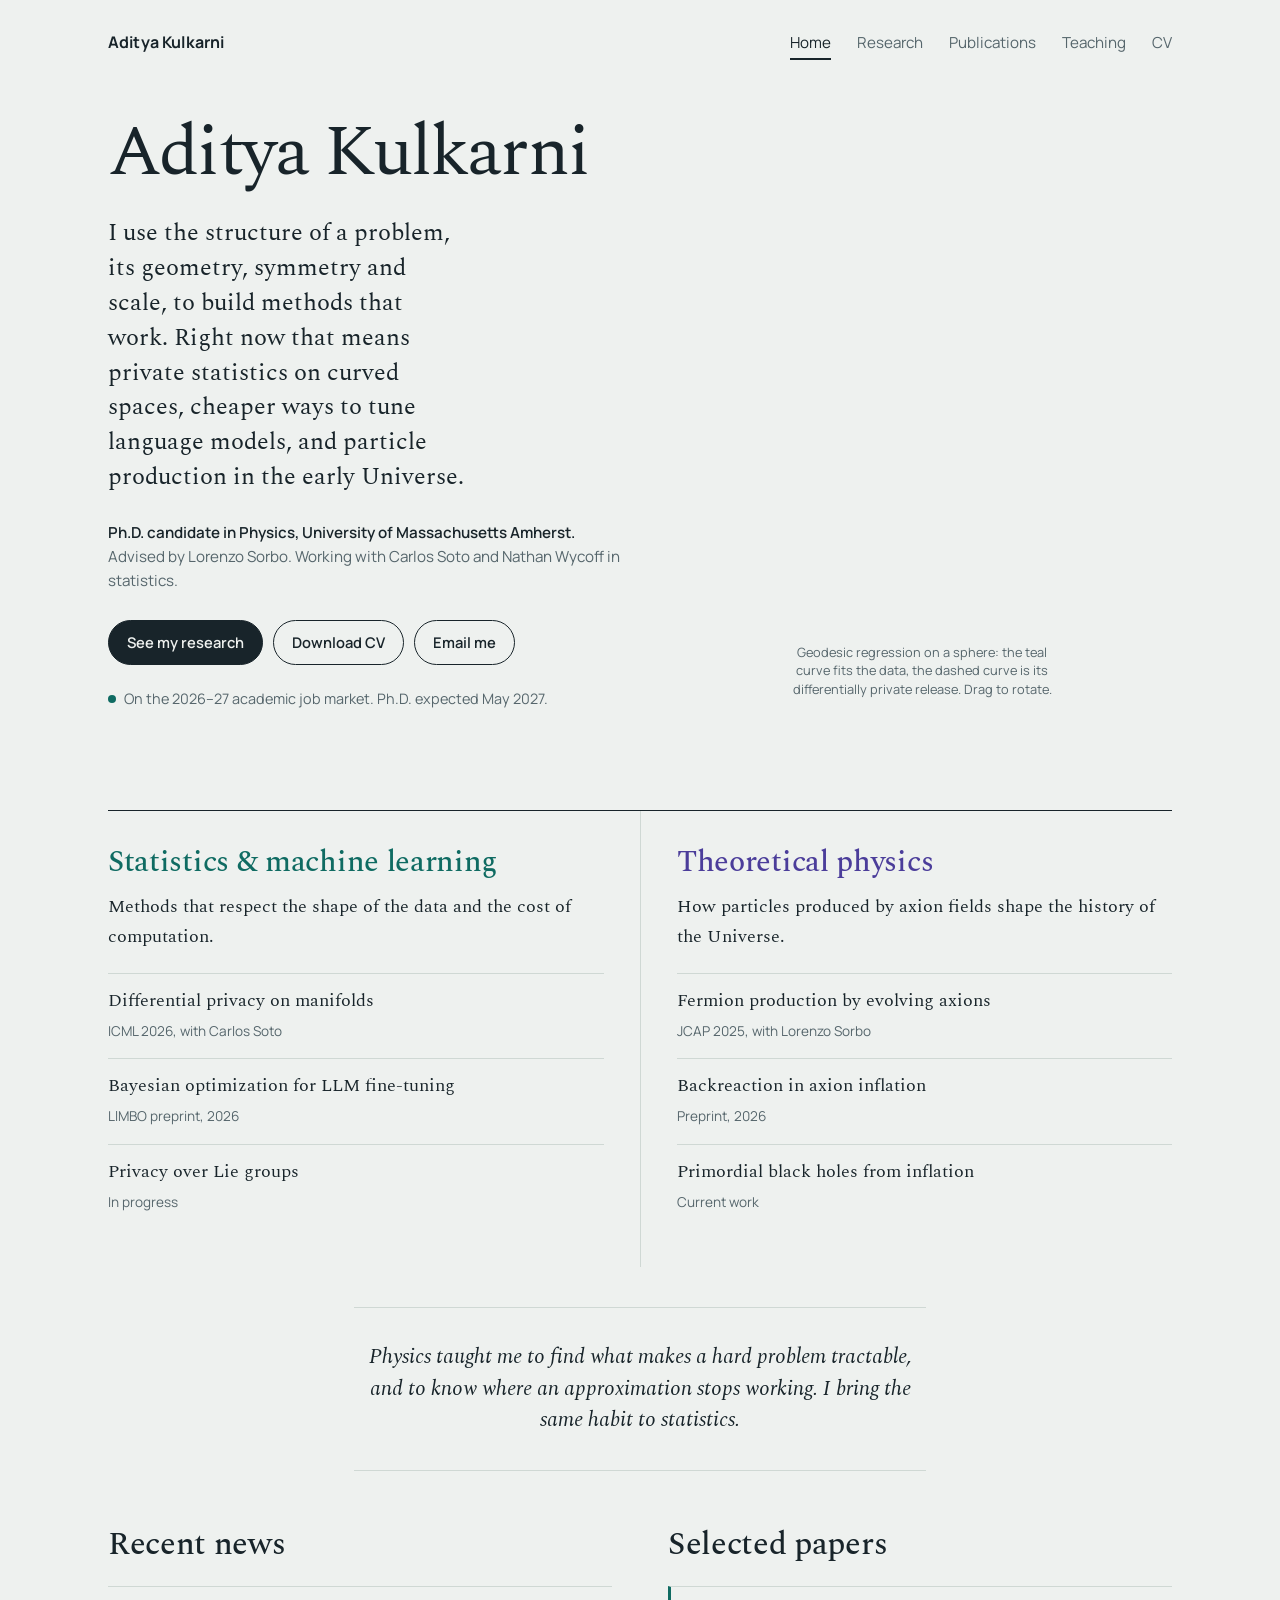
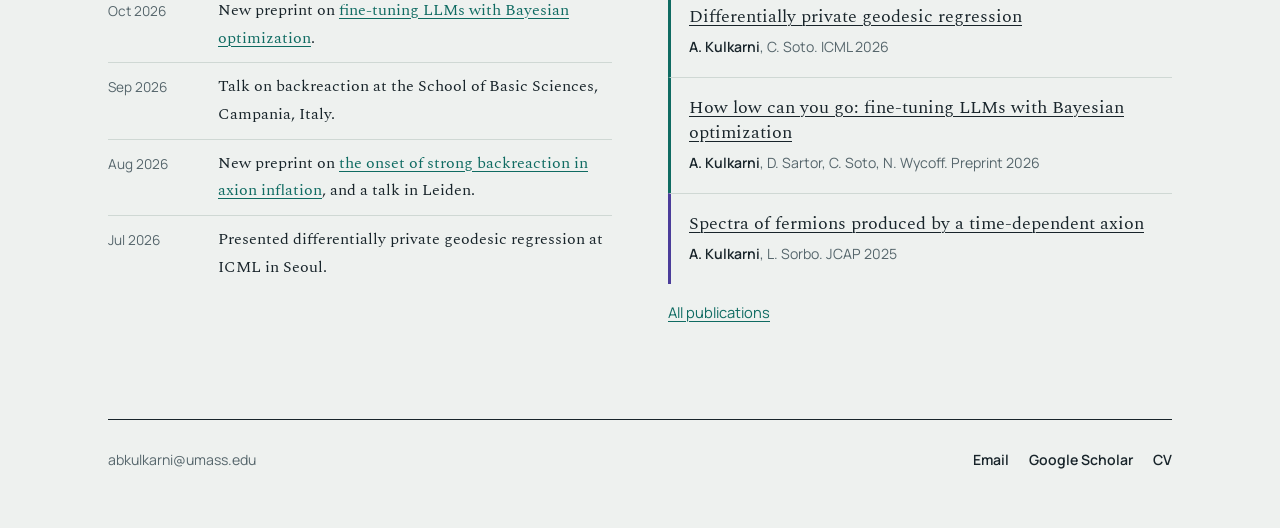
==== index.html @ de949b18 "Add files via upload" ====
<!doctype html>
<html lang="en">
<head>
  <meta charset="utf-8">
  <meta name="viewport" content="width=device-width, initial-scale=1">
  <title>Aditya Kulkarni</title>
  <meta name="description" content="Aditya Kulkarni: differential privacy on manifolds, Bayesian optimization for LLMs, and particle production in the early Universe. Ph.D. candidate at UMass Amherst.">
  <link rel="preconnect" href="https://fonts.googleapis.com">
  <link rel="preconnect" href="https://fonts.gstatic.com" crossorigin>
  <link href="https://fonts.googleapis.com/css2?family=Manrope:wght@400;600;700&family=Spectral:ital,wght@0,400;0,500;1,400&display=swap" rel="stylesheet">
  <link rel="stylesheet" href="style.css">
</head>
<body>
<div class="page">

  <header class="site-head">
    <a class="mark" href="index.html">Aditya Kulkarni</a>
    <nav>
      <a href="index.html" aria-current="page">Home</a>
      <a href="research.html">Research</a>
      <a href="publications.html">Publications</a>
      <a href="teaching.html">Teaching</a>
      <a href="cv.pdf">CV</a>
    </nav>
  </header>

  <main>
    <section class="hero">
      <div>
        <h1>Aditya Kulkarni</h1>
        <p class="lede">I use the structure of a problem, its geometry, symmetry and scale, to build methods that work. Right now that means private statistics on curved spaces, cheaper ways to tune language models, and particle production in the early Universe.</p>
        <p class="who"><strong>Ph.D. candidate in Physics, University of Massachusetts Amherst.</strong><br>
          Advised by Lorenzo Sorbo. Working with Carlos Soto and Nathan Wycoff in statistics.</p>
        <div class="actions">
          <a class="btn solid" href="research.html">See my research</a>
          <a class="btn" href="cv.pdf">Download CV</a>
          <a class="btn" href="mailto:abkulkarni@umass.edu">Email me</a>
        </div>
        <p class="status">On the 2026–27 academic job market. Ph.D. expected May 2027.</p>
      </div>

      <figure class="figure-hero">
        <canvas id="sphere" aria-label="Data points on a sphere with a fitted geodesic curve and its private counterpart"></canvas>
        <figcaption>Geodesic regression on a sphere: the teal curve fits the data, the dashed curve is its differentially private release. Drag to rotate.</figcaption>
      </figure>
    </section>

    <section class="split">
      <div class="direction stat">
        <h2>Statistics &amp; machine learning</h2>
        <p>Methods that respect the shape of the data and the cost of computation.</p>
        <ul>
          <li><a href="research.html#privacy"><span class="t">Differential privacy on manifolds</span><span class="d ui">ICML 2026, with Carlos Soto</span></a></li>
          <li><a href="research.html#llmbo"><span class="t">Bayesian optimization for LLM fine-tuning</span><span class="d ui">LlMBO preprint, 2026</span></a></li>
          <li><a href="research.html#lie"><span class="t">Privacy over Lie groups</span><span class="d ui">In progress</span></a></li>
        </ul>
      </div>
      <div class="direction phys">
        <h2>Theoretical physics</h2>
        <p>How particles produced by axion fields shape the history of the Universe.</p>
        <ul>
          <li><a href="research.html#fermions"><span class="t">Fermion production by evolving axions</span><span class="d ui">JCAP 2025, with Lorenzo Sorbo</span></a></li>
          <li><a href="research.html#backreaction"><span class="t">Backreaction in axion inflation</span><span class="d ui">Preprint, 2026</span></a></li>
          <li><a href="research.html#pbh"><span class="t">Primordial black holes from inflation</span><span class="d ui">Current work</span></a></li>
        </ul>
      </div>
    </section>

    <p class="bridge">Physics taught me to find what makes a hard problem tractable, and to know where an approximation stops working. I bring the same habit to statistics.</p>

    <section class="block two-col">
      <div>
        <h2 class="col-h">Recent news</h2>
        <ul class="news">
          <li><time>Oct 2026</time><span>New preprint on <a href="https://arxiv.org/abs/2610.18504">fine-tuning LLMs with Bayesian optimization</a>.</span></li>
          <li><time>Sep 2026</time><span>Talk on backreaction at the School of Basic Sciences, Campania, Italy.</span></li>
          <li><time>Aug 2026</time><span>New preprint on <a href="https://arxiv.org/abs/2608.29244">the onset of strong backreaction in axion inflation</a>, and a talk in Leiden.</span></li>
          <li><time>Jul 2026</time><span>Presented differentially private geodesic regression at ICML in Seoul.</span></li>
        </ul>
      </div>
      <div>
        <h2 class="col-h">Selected papers</h2>
        <div class="pub">
          <a class="title" href="https://proceedings.mlr.press/v306/kulkarni26b.html">Differentially private geodesic regression</a>
          <span class="meta"><b>A. Kulkarni</b>, C. Soto. ICML 2026</span>
        </div>
        <div class="pub">
          <a class="title" href="https://arxiv.org/abs/2610.18504">How low can you go: fine-tuning LLMs with Bayesian optimization</a>
          <span class="meta"><b>A. Kulkarni</b>, D. Sartor, C. Soto, N. Wycoff. Preprint 2026</span>
        </div>
        <div class="pub phys">
          <a class="title" href="https://doi.org/10.1088/1475-7516/2025/01/039">Spectra of fermions produced by a time-dependent axion</a>
          <span class="meta"><b>A. Kulkarni</b>, L. Sorbo. JCAP 2025</span>
        </div>
        <p class="ui" style="font-size:.92rem;margin-top:16px"><a href="publications.html">All publications</a></p>
      </div>
    </section>
  </main>

  <footer class="site-foot">
    <span>abkulkarni@umass.edu</span>
    <nav>
      <a href="mailto:abkulkarni@umass.edu">Email</a>
      <a href="https://scholar.google.com/citations?user=VPbzASIAAAAJ">Google Scholar</a>
      <a href="cv.pdf">CV</a>
      <!-- <a href="https://github.com/YOUR-USERNAME">GitHub</a> -->
      <!-- <a href="https://www.linkedin.com/in/YOUR-PROFILE">LinkedIn</a> -->
    </nav>
  </footer>

</div>
<script src="sphere.js"></script>
</body>
</html>
---- style.css ----
/* =========================================================
   Colors. Teal = statistics & ML, indigo = physics.
   Change these few values to re-theme the whole site.
   ========================================================= */
:root {
  --paper: #eef1ef;
  --paper-2: #e3e8e5;
  --ink: #18242a;
  --muted: #56666c;
  --line: #cfd8d4;
  --stat: #0f6b62;
  --phys: #4b3d9a;
  --link: #0f6b62;
}
@media (prefers-color-scheme: dark) {
  :root {
    --paper: #0f171b;
    --paper-2: #162227;
    --ink: #e4ebe8;
    --muted: #9aaaae;
    --line: #2a383d;
    --stat: #63c4b6;
    --phys: #a99ff2;
    --link: #63c4b6;
  }
}

/* ===== Base ===== */
* { box-sizing: border-box; }
html { -webkit-text-size-adjust: 100%; }
body {
  margin: 0;
  background: var(--paper);
  color: var(--ink);
  font-family: "Spectral", Georgia, serif;
  font-size: 1.125rem;
  line-height: 1.7;
}
a { color: var(--link); text-decoration-thickness: 1px; text-underline-offset: 3px; }
a:hover { text-decoration-thickness: 2px; }
:focus-visible { outline: 2px solid var(--stat); outline-offset: 3px; border-radius: 2px; }
img, svg, canvas { display: block; max-width: 100%; }
h1, h2, h3 { font-weight: 500; line-height: 1.15; letter-spacing: -0.01em; margin: 0; }
p { margin: 0 0 1em; }
.ui { font-family: "Manrope", system-ui, sans-serif; }

.page { max-width: 1120px; margin: 0 auto; padding: 0 28px; }
.measure { max-width: 66ch; }

/* ===== Header ===== */
.site-head {
  display: flex; align-items: baseline; justify-content: space-between; gap: 24px;
  padding: 28px 0 0;
  font-family: "Manrope", system-ui, sans-serif;
}
.site-head .mark { color: var(--ink); text-decoration: none; font-weight: 700; font-size: 1rem; letter-spacing: 0.01em; }
.site-head nav { display: flex; flex-wrap: wrap; gap: 6px 26px; font-size: .95rem; }
.site-head nav a { color: var(--muted); text-decoration: none; padding: 2px 0; border-bottom: 2px solid transparent; }
.site-head nav a:hover { color: var(--ink); }
.site-head nav a[aria-current="page"] { color: var(--ink); border-bottom-color: var(--ink); }

/* ===== Home hero ===== */
.hero {
  display: grid; grid-template-columns: minmax(0, 1.05fr) minmax(0, 1fr);
  gap: 40px; align-items: center;
  min-height: min(78vh, 720px); padding: 40px 0 24px;
}
.hero h1 { font-size: clamp(2.6rem, 5.6vw, 4.6rem); font-weight: 400; letter-spacing: -0.025em; }
.hero .lede { font-size: clamp(1.25rem, 2vw, 1.5rem); line-height: 1.45; margin: 22px 0 26px; max-width: 30ch; }
.hero .who { font-family: "Manrope", sans-serif; font-size: .95rem; color: var(--muted); line-height: 1.6; margin-bottom: 26px; }
.hero .who strong { color: var(--ink); font-weight: 600; }
.figure-hero { position: relative; width: 100%; max-width: 500px; justify-self: end; margin: 0; }
.figure-hero canvas { width: 100%; aspect-ratio: 1; touch-action: pan-y; cursor: grab; }
.figure-hero canvas:active { cursor: grabbing; }
.figure-hero figcaption {
  margin-top: 4px; text-align: center; margin-inline: auto;
  font-family: "Manrope", sans-serif; font-size: .8rem; color: var(--muted); max-width: 34ch; line-height: 1.45;
}

.actions { display: flex; flex-wrap: wrap; gap: 10px; font-family: "Manrope", sans-serif; font-size: .92rem; }
.btn {
  display: inline-block; padding: 9px 18px; border-radius: 999px; text-decoration: none; font-weight: 600;
  border: 1.5px solid var(--ink); color: var(--ink);
}
.btn.solid { background: var(--ink); color: var(--paper); }
.btn:hover { background: var(--ink); color: var(--paper); }
.status { margin-top: 22px; font-family: "Manrope", sans-serif; font-size: .9rem; color: var(--muted); }
.status::before { content: ""; display: inline-block; width: 8px; height: 8px; border-radius: 50%; background: var(--stat); margin-right: 8px; vertical-align: 1px; }

/* ===== Two research directions (home) ===== */
.split { display: grid; grid-template-columns: 1fr 1fr; border-top: 1.5px solid var(--ink); margin-top: 48px; }
.direction { padding: 34px 36px 38px 0; }
.direction + .direction { padding: 34px 0 38px 36px; border-left: 1px solid var(--line); }
.direction h2 { font-size: 1.9rem; margin-bottom: 12px; }
.direction.stat h2 { color: var(--stat); }
.direction.phys h2 { color: var(--phys); }
.direction ul { list-style: none; padding: 0; margin: 20px 0 0; }
.direction li { padding: 12px 0; border-top: 1px solid var(--line); }
.direction li a { color: var(--ink); text-decoration: none; display: block; }
.direction li a:hover .t { text-decoration: underline; text-underline-offset: 3px; }
.direction li .t { font-size: 1.1rem; display: block; }
.direction li .d { font-family: "Manrope", sans-serif; font-size: .85rem; color: var(--muted); }
.bridge {
  padding: 34px 0; border-top: 1px solid var(--line); border-bottom: 1px solid var(--line);
  font-size: 1.3rem; line-height: 1.5; max-width: 52ch; margin: 40px auto 0; text-align: center; font-style: italic;
}

/* ===== Generic section blocks ===== */
.block { padding: 56px 0; }
.block > h2 { font-size: 2rem; margin-bottom: 26px; }
.two-col { display: grid; grid-template-columns: 1fr 1fr; gap: 56px; }

.news { list-style: none; padding: 0; margin: 0; font-size: 1.02rem; }
.news li { display: grid; grid-template-columns: 96px 1fr; gap: 14px; padding: 10px 0; border-top: 1px solid var(--line); }
.news time { font-family: "Manrope", sans-serif; font-size: .85rem; color: var(--muted); padding-top: 3px; }

/* ===== Publications ===== */
.pub { padding: 18px 0 18px 18px; border-top: 1px solid var(--line); border-left: 3px solid var(--stat); }
.pub.phys { border-left-color: var(--phys); }
.pub .title { font-size: 1.15rem; line-height: 1.4; display: block; color: var(--ink); }
.pub .meta { font-family: "Manrope", sans-serif; font-size: .88rem; color: var(--muted); display: block; margin-top: 4px; }
.pub .meta b { color: var(--ink); font-weight: 600; }
.pub .venue { font-style: italic; display: block; font-size: 1rem; }
.pub .links { font-family: "Manrope", sans-serif; font-size: .85rem; font-weight: 600; margin-top: 6px; display: flex; gap: 16px; }
.pub.hidden { display: none; }
.pub-year { font-family: "Manrope", sans-serif; font-size: .9rem; font-weight: 700; color: var(--muted); margin: 34px 0 6px; }
.filters { display: flex; flex-wrap: wrap; gap: 8px; margin: 8px 0 18px; font-family: "Manrope", sans-serif; font-size: .9rem; }
.filters button {
  font: inherit; font-weight: 600; cursor: pointer; padding: 7px 16px; border-radius: 999px;
  background: transparent; color: var(--ink); border: 1.5px solid var(--line);
}
.filters button[aria-pressed="true"] { border-color: var(--ink); background: var(--ink); color: var(--paper); }
.key { display: inline-block; width: 10px; height: 10px; border-radius: 2px; margin-right: 6px; vertical-align: 0; }

/* ===== Research page ===== */
.page-intro { padding: 64px 0 40px; }
.page-intro h1 { font-size: clamp(2.4rem, 5vw, 3.8rem); font-weight: 400; letter-spacing: -0.02em; margin-bottom: 18px; }
.page-intro p { font-size: 1.25rem; line-height: 1.55; max-width: 58ch; }
.jump { font-family: "Manrope", sans-serif; font-size: .92rem; display: flex; flex-wrap: wrap; gap: 10px 26px; margin-top: 22px; }
.jump a { font-weight: 600; }
.jump .s { color: var(--stat); } .jump .p { color: var(--phys); }

.track-head { border-top: 1.5px solid var(--ink); padding: 18px 0 8px; display: flex; justify-content: space-between; align-items: baseline; gap: 20px; }
.track-head h2 { font-size: 2.2rem; }
.track-head.stat h2 { color: var(--stat); }
.track-head.phys h2 { color: var(--phys); }
.track-head span { font-family: "Manrope", sans-serif; font-size: .88rem; color: var(--muted); }

.project { display: grid; grid-template-columns: minmax(0, 1fr) minmax(0, 0.9fr); gap: 56px; padding: 44px 0; border-bottom: 1px solid var(--line); align-items: start; }
.project:nth-of-type(even) .project-fig { order: -1; }
.project h3 { font-size: 1.65rem; margin-bottom: 14px; }
.project .with { font-family: "Manrope", sans-serif; font-size: .88rem; color: var(--muted); margin-bottom: 16px; }
.project .papers { font-family: "Manrope", sans-serif; font-size: .9rem; font-weight: 600; display: flex; flex-wrap: wrap; gap: 8px 20px; margin-top: 6px; }
.project-fig { margin: 0; background: var(--paper-2); border-radius: 6px; padding: 22px; }
.project-fig figcaption { font-family: "Manrope", sans-serif; font-size: .8rem; color: var(--muted); margin-top: 12px; line-height: 1.5; }
.project.small { grid-template-columns: 1fr; }
.project.small .body { max-width: 66ch; }

/* SVG figure helpers */
.fig { width: 100%; height: auto; font-family: "Manrope", sans-serif; }
.fig .ax { stroke: var(--muted); stroke-width: 1; fill: none; }
.fig .grid { stroke: var(--line); stroke-width: 1; fill: none; }
.fig .lbl { fill: var(--muted); font-size: 11px; }
.fig .s { stroke: var(--stat); fill: none; stroke-width: 2.2; }
.fig .sf { fill: var(--stat); }
.fig .p { stroke: var(--phys); fill: none; stroke-width: 2.2; }
.fig .pf { fill: var(--phys); }
.fig .ink { stroke: var(--ink); fill: none; stroke-width: 1.5; }
.fig .dash { stroke-dasharray: 5 4; }
.fig .band-s { fill: var(--stat); opacity: .14; }
.fig .band-p { fill: var(--phys); opacity: .14; }

.earlier { padding: 44px 0 64px; }
.earlier h2 { font-size: 1.5rem; margin-bottom: 18px; }
.earlier .two-col p { font-size: 1rem; color: var(--muted); }
.earlier .two-col p strong { color: var(--ink); font-weight: 600; display: block; font-size: 1.08rem; }

/* ===== Teaching ===== */
.pillars { display: grid; grid-template-columns: repeat(3, 1fr); gap: 36px; padding: 10px 0 20px; }
.pillars h3 { font-size: 1.3rem; margin-bottom: 10px; }
.pillars p { font-size: 1rem; color: var(--muted); }
.rows { list-style: none; padding: 0; margin: 0; }
.rows li { display: grid; grid-template-columns: 150px 1fr; gap: 20px; padding: 16px 0; border-top: 1px solid var(--line); }
.rows time { font-family: "Manrope", sans-serif; font-size: .88rem; color: var(--muted); padding-top: 3px; }
.rows b { font-weight: 600; }
.rows .sub { display: block; font-size: 1rem; color: var(--muted); }
.feature-stat { font-size: 1.35rem; line-height: 1.5; border-left: 3px solid var(--stat); padding-left: 22px; max-width: 46ch; }

.col-h { font-size: 2rem; margin-bottom: 22px; }
.side-h { font-size: 1.6rem; margin: 8px 0 14px; }
.pubs-layout { grid-template-columns: 1.4fr 1fr; align-items: start; }
.track-head.gap { margin-top: 56px; }
.block.tight { padding-top: 8px; }

/* ===== Footer ===== */
.site-foot {
  border-top: 1.5px solid var(--ink); margin-top: 24px; padding: 28px 0 56px;
  display: flex; flex-wrap: wrap; justify-content: space-between; gap: 16px;
  font-family: "Manrope", sans-serif; font-size: .88rem; color: var(--muted);
}
.site-foot nav { display: flex; flex-wrap: wrap; gap: 20px; }
.site-foot a { color: var(--ink); text-decoration: none; font-weight: 600; }
.site-foot a:hover { text-decoration: underline; }

/* ===== Responsive ===== */
@media (max-width: 860px) {
  .hero { grid-template-columns: 1fr; min-height: 0; padding-top: 28px; gap: 8px; }
  .figure-hero { max-width: 420px; justify-self: center; order: -1; }
  .split, .two-col, .two-col.pubs-layout, .project, .pillars { grid-template-columns: 1fr; gap: 28px; }
  .direction, .direction + .direction { padding: 28px 0; border-left: 0; }
  .direction + .direction { border-top: 1.5px solid var(--ink); }
  .project:nth-of-type(even) .project-fig { order: 0; }
}
@media (max-width: 560px) {
  .page { padding: 0 18px; }
  body { font-size: 1.06rem; }
  .site-head { flex-direction: column; gap: 10px; padding-top: 20px; }
  .site-head nav { gap: 4px 18px; }
  .news li, .rows li { grid-template-columns: 1fr; gap: 2px; }
  .track-head { flex-direction: column; gap: 2px; }
}
@media (prefers-reduced-motion: reduce) { * { scroll-behavior: auto !important; } }
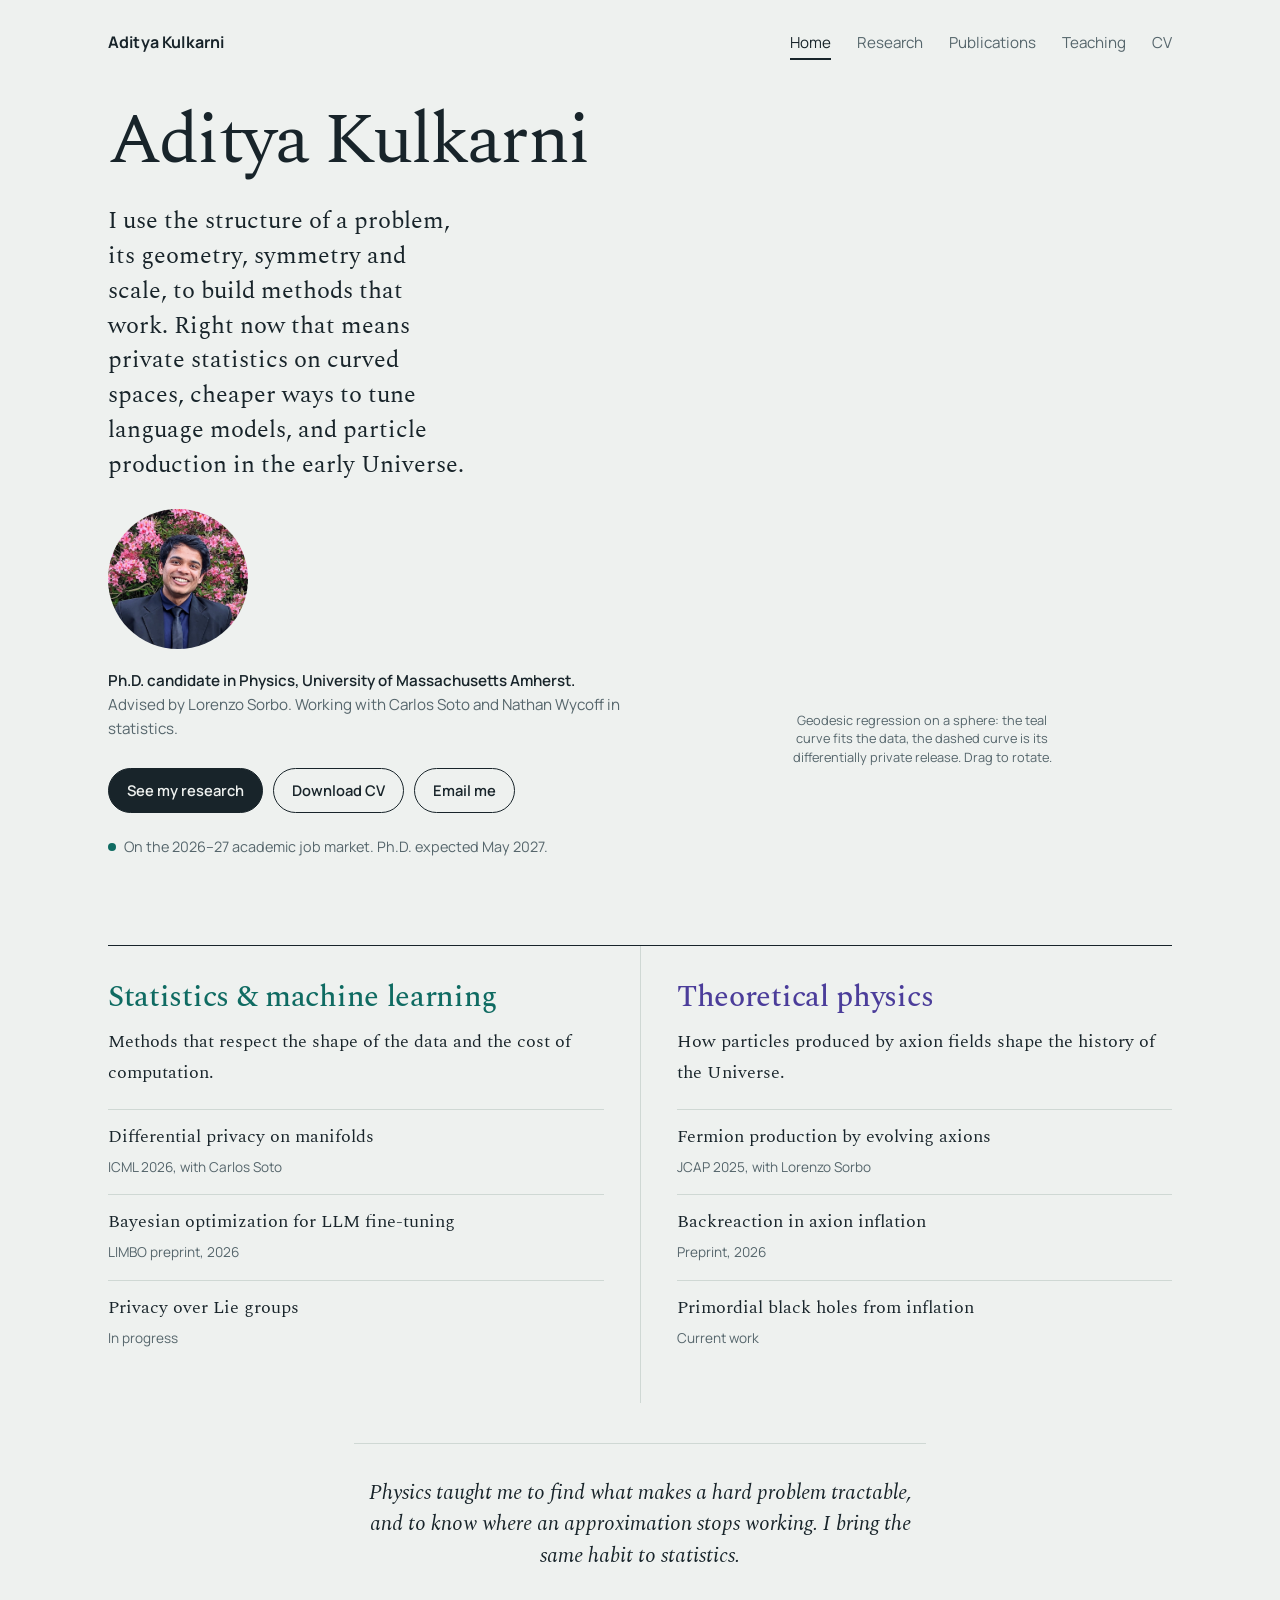
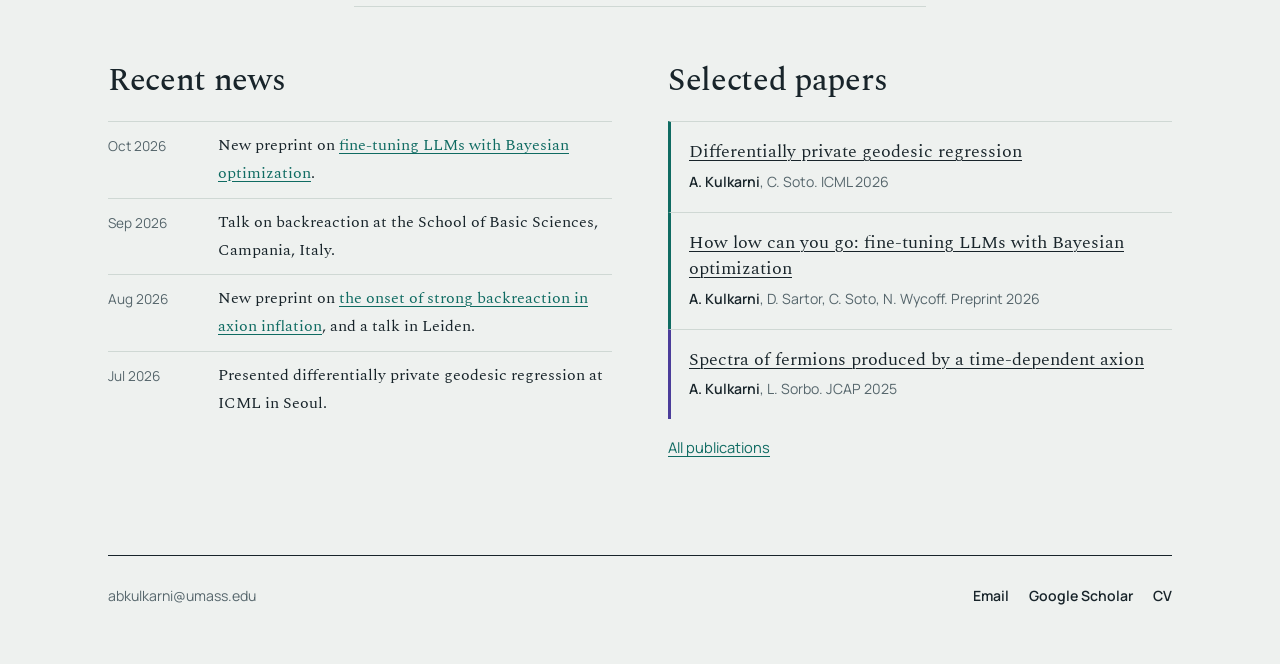
==== commit c388197e: "Add profile image to index.html" ====
--- a/index.html
+++ b/index.html
@@ -29,6 +29,7 @@
       <div>
         <h1>Aditya Kulkarni</h1>
         <p class="lede">I use the structure of a problem, its geometry, symmetry and scale, to build methods that work. Right now that means private statistics on curved spaces, cheaper ways to tune language models, and particle production in the early Universe.</p>
+        <img src="Aditya_profile.jpg" alt="Aditya Kulkarni" style="width:140px;height:140px;border-radius:50%;object-fit:cover;margin-bottom:20px">
         <p class="who"><strong>Ph.D. candidate in Physics, University of Massachusetts Amherst.</strong><br>
           Advised by Lorenzo Sorbo. Working with Carlos Soto and Nathan Wycoff in statistics.</p>
         <div class="actions">
